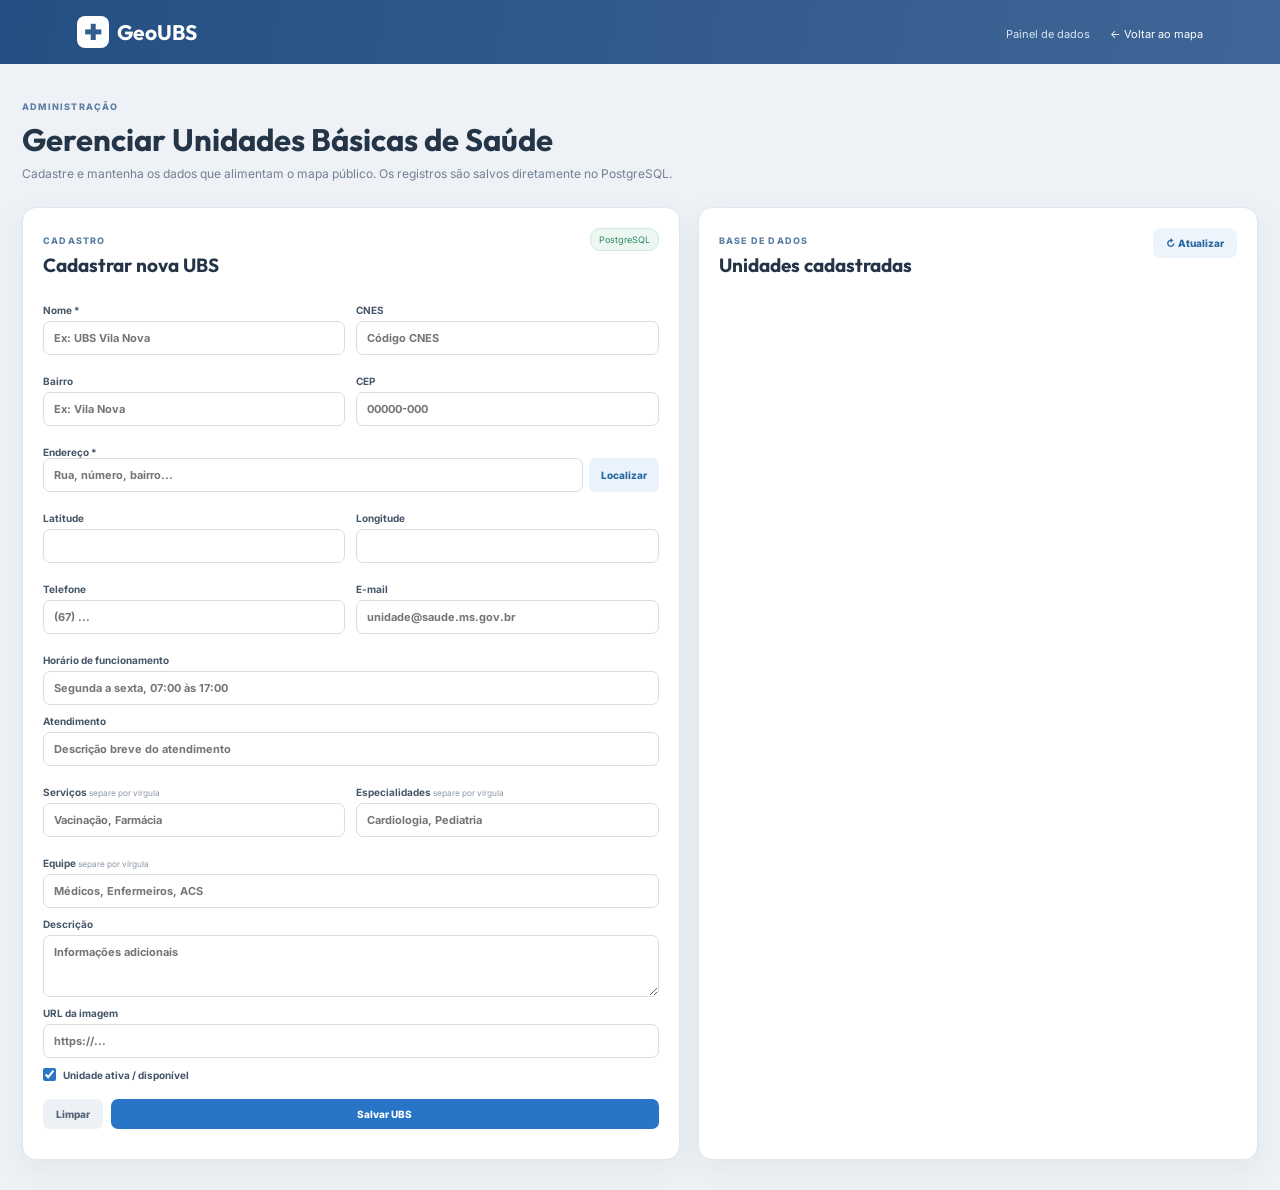
==== templates/admin.html @ 1c0501dd "GeoUBS inicial" ====
<!DOCTYPE html><html lang="pt-BR"><head><meta charset="UTF-8"><meta name="viewport" content="width=device-width,initial-scale=1"><title>Administração | GeoUBS</title><link rel="preconnect" href="https://fonts.googleapis.com"><link rel="preconnect" href="https://fonts.gstatic.com" crossorigin><link href="https://fonts.googleapis.com/css2?family=Inter:wght@400;500;600;700;800&family=Outfit:wght@500;600;700;800&display=swap" rel="stylesheet"><link rel="stylesheet" href="/static/css/admin.css"></head><body>
<header><a href="/" class="brand"><span>✚</span> GeoUBS</a><div><span class="header-title">Painel de dados</span><a href="/" class="back">← Voltar ao mapa</a></div></header>
<main><section class="intro"><span>ADMINISTRAÇÃO</span><h1>Gerenciar Unidades Básicas de Saúde</h1><p>Cadastre e mantenha os dados que alimentam o mapa público. Os registros são salvos diretamente no PostgreSQL.</p></section>
<div class="layout"><section class="form-card"><div class="card-heading"><div><span>CADASTRO</span><h2 id="formTitle">Cadastrar nova UBS</h2></div><span class="badge">PostgreSQL</span></div><form id="ubsForm"><input type="hidden" id="id"><div class="grid"><label>Nome *<input id="nome" required placeholder="Ex: UBS Vila Nova"></label><label>CNES<input id="cnes" placeholder="Código CNES"></label></div><div class="grid"><label>Bairro<input id="bairro" placeholder="Ex: Vila Nova"></label><label>CEP<input id="cep" placeholder="00000-000"></label></div><label>Endereço *<div class="address-row"><input id="endereco" required placeholder="Rua, número, bairro..."><button type="button" id="geocodeBtn">Localizar</button></div></label><div class="grid"><label>Latitude<input id="latitude" type="number" step="any"></label><label>Longitude<input id="longitude" type="number" step="any"></label></div><div class="grid"><label>Telefone<input id="telefone" placeholder="(67) ..."></label><label>E-mail<input id="email" type="email" placeholder="unidade@saude.ms.gov.br"></label></div><label>Horário de funcionamento<input id="horario" placeholder="Segunda a sexta, 07:00 às 17:00"></label><label>Atendimento<input id="atendimento" placeholder="Descrição breve do atendimento"></label><div class="grid"><label>Serviços <small>separe por vírgula</small><input id="servicos" placeholder="Vacinação, Farmácia"></label><label>Especialidades <small>separe por vírgula</small><input id="especialidades" placeholder="Cardiologia, Pediatria"></label></div><label>Equipe <small>separe por vírgula</small><input id="equipe" placeholder="Médicos, Enfermeiros, ACS"></label><label>Descrição<textarea id="descricao" rows="3" placeholder="Informações adicionais"></textarea></label><label>URL da imagem<input id="imagem_url" placeholder="https://..."></label><label class="check"><input id="aberta" type="checkbox" checked> Unidade ativa / disponível</label><div class="actions"><button class="secondary" type="button" id="cancelBtn">Limpar</button><button class="primary" type="submit">Salvar UBS</button></div></form><div id="message"></div></section>
<section class="data-card"><div class="data-header"><div><span>BASE DE DADOS</span><h2>Unidades cadastradas</h2></div><button id="reloadBtn">↻ Atualizar</button></div><div id="stats" class="stats"></div><div id="adminList" class="admin-list"></div></section></div></main><script src="/static/js/admin.js"></script></body></html>
---- static/css/admin.css ----
:root{--navy:#173f73;--blue:#2875c7;--bg:#eef2f6;--line:#dfe6ed;--muted:#728094;--text:#253548}*{box-sizing:border-box}body{margin:0;font-family:Inter,Arial;background:var(--bg);color:var(--text)}button,input,textarea{font:inherit}header{height:64px;background:linear-gradient(100deg,#244f82,#3f6696);display:flex;align-items:center;justify-content:space-between;padding:0 6%;color:#fff}.brand{font:700 21px Outfit;color:#fff;text-decoration:none;display:flex;align-items:center;gap:8px}.brand span{width:32px;height:32px;border-radius:8px;background:#fff;color:#315e8f;display:grid;place-items:center}.header-title{font-size:11px;color:#d7e4f2;margin-right:20px}.back{color:#fff;text-decoration:none;font-size:11px}main{max-width:1280px;margin:auto;padding:30px 22px}.intro>span,.card-heading>div>span,.data-header>div>span{font-size:9px;letter-spacing:1.2px;font-weight:800;color:#5d80a5}.intro h1{font:700 31px Outfit;margin:6px 0}.intro p{font-size:12px;color:var(--muted);margin:0;line-height:1.5}.layout{display:grid;grid-template-columns:1.08fr .92fr;gap:18px;margin-top:24px}.form-card,.data-card{background:#fff;border:1px solid var(--line);border-radius:14px;padding:20px;box-shadow:0 10px 30px #203b5510}.card-heading,.data-header{display:flex;justify-content:space-between;align-items:flex-start}.card-heading h2,.data-header h2{font:700 19px Outfit;margin:5px 0 17px}.badge{font-size:9px;background:#edf7f2;color:#2d8a67;border:1px solid #cce9dc;border-radius:10px;padding:5px 8px}.grid{display:grid;grid-template-columns:1fr 1fr;gap:11px}label{display:block;font-size:10px;font-weight:700;color:#465669;margin:10px 0}label small{font-weight:400;color:#8a97a5}input,textarea{display:block;width:100%;margin-top:5px;border:1px solid #d5dee7;border-radius:7px;padding:9px 10px;outline:0;font-size:11px;color:#253548;background:#fff}textarea{resize:vertical}input:focus,textarea:focus{border-color:#78a8d2;box-shadow:0 0 0 3px #2875c710}.address-row{display:flex;gap:6px}.address-row input{margin:0}.address-row button{border:0;background:#eaf3fb;color:#286aa2;border-radius:7px;padding:0 12px;font-size:10px;font-weight:800;cursor:pointer}.check{display:flex;align-items:center;gap:7px}.check input{width:auto;margin:0;accent-color:#2875c7}.actions{display:flex;gap:8px;margin-top:18px}.actions button,.data-header button{padding:9px 13px;border:0;border-radius:7px;font-size:10px;font-weight:800;cursor:pointer}.primary{background:#2875c7;color:#fff;flex:1}.secondary{background:#edf1f5;color:#566579}.data-header h2{margin-bottom:0}.data-header button{background:#edf4fb;color:#28679e}.stats{display:grid;grid-template-columns:repeat(3,1fr);gap:7px;margin:17px 0}.stat{border:1px solid #e2e8ef;border-radius:9px;padding:11px;background:#f9fbfd}.stat b{display:block;font-size:19px;color:#275f92}.stat span{display:block;font-size:8px;color:#7c8998;margin-top:2px}.admin-list{display:flex;flex-direction:column;gap:7px;max-height:620px;overflow:auto}.admin-item{border:1px solid #e1e7ed;border-radius:9px;padding:10px}.admin-item h3{font-size:11px;margin:0}.admin-item p{font-size:9px;color:#748295;margin:4px 0}.item-actions{display:flex;gap:5px;margin-top:7px}.item-actions button{border:0;border-radius:5px;padding:6px 8px;font-size:9px;font-weight:700;cursor:pointer}.edit{background:#eaf3fb;color:#2869a0}.delete{background:#fff0f0;color:#d34848}#message{font-size:10px;margin-top:10px}.success{color:#148a62}.error{color:#d34848}@media(max-width:900px){.layout{grid-template-columns:1fr}.grid{grid-template-columns:1fr}}@media(max-width:500px){main{padding:20px 12px}.intro h1{font-size:25px}.header-title{display:none}}
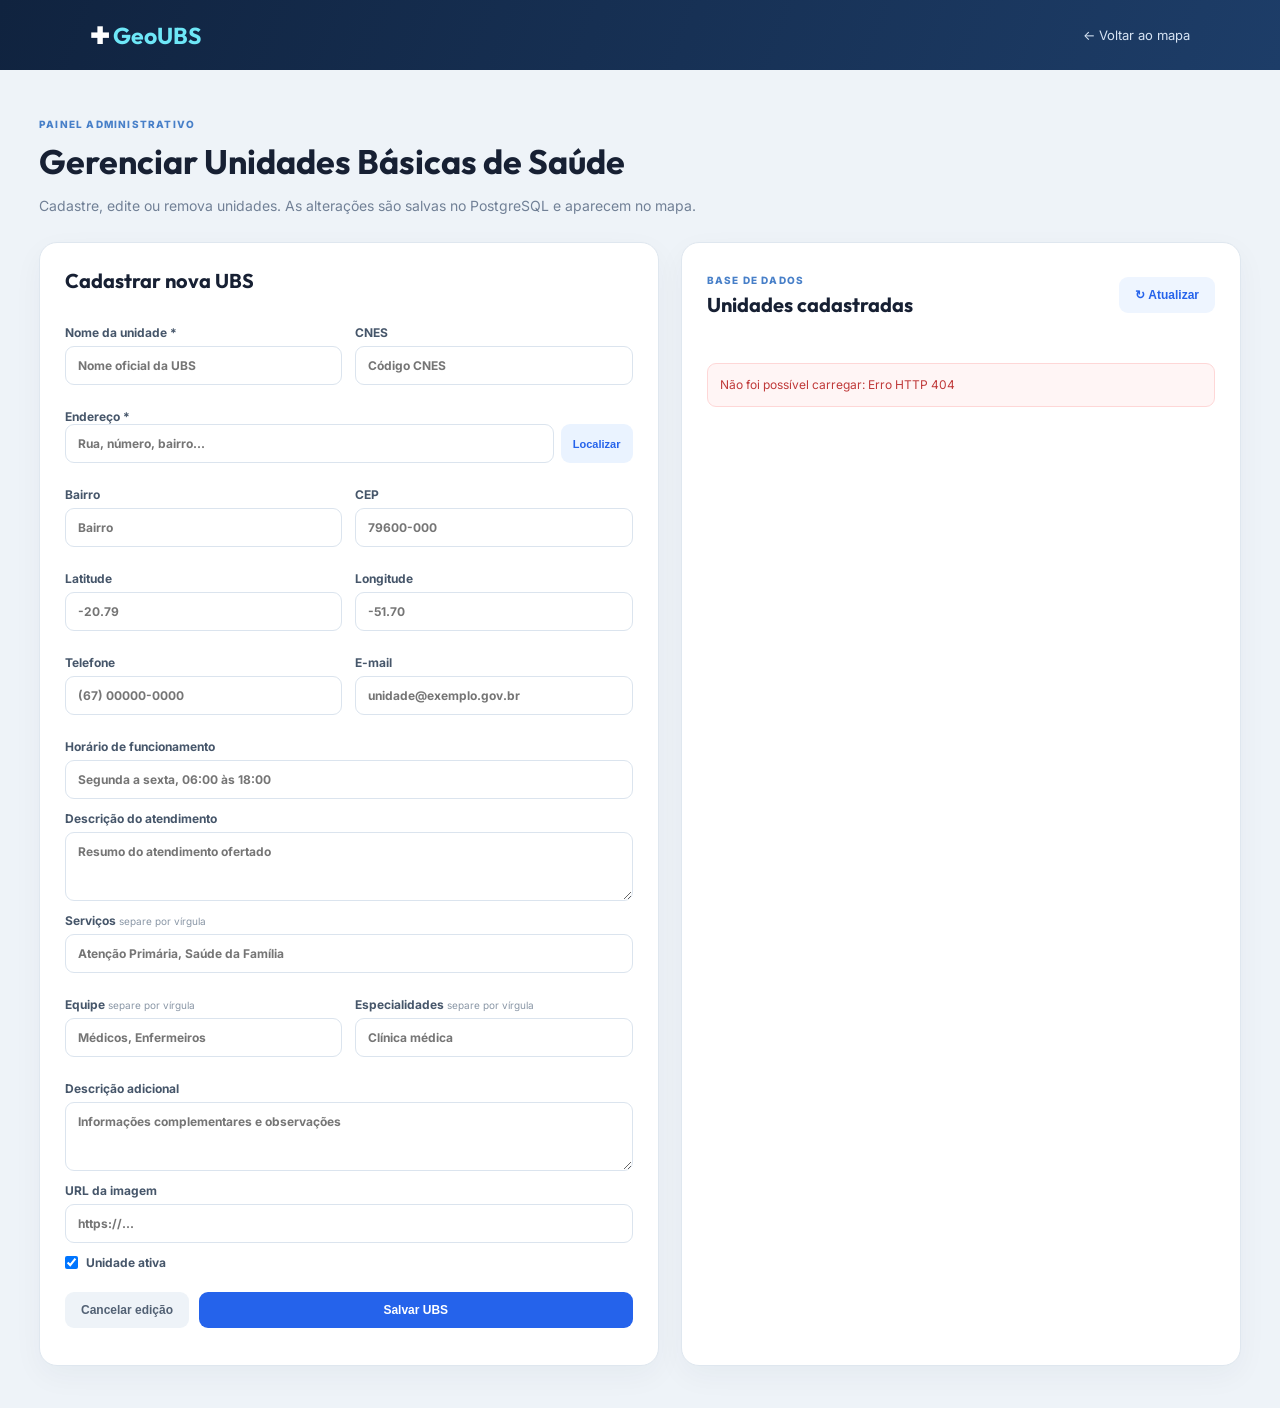
==== commit 9cad1684: "Atualização com a adicão de UBS Adicionadas mais 15 UBS no banco de dados." ====
--- a/templates/admin.html
+++ b/templates/admin.html
@@ -1,5 +1,60 @@
-<!DOCTYPE html><html lang="pt-BR"><head><meta charset="UTF-8"><meta name="viewport" content="width=device-width,initial-scale=1"><title>Administração | GeoUBS</title><link rel="preconnect" href="https://fonts.googleapis.com"><link rel="preconnect" href="https://fonts.gstatic.com" crossorigin><link href="https://fonts.googleapis.com/css2?family=Inter:wght@400;500;600;700;800&family=Outfit:wght@500;600;700;800&display=swap" rel="stylesheet"><link rel="stylesheet" href="/static/css/admin.css"></head><body>
-<header><a href="/" class="brand"><span>✚</span> GeoUBS</a><div><span class="header-title">Painel de dados</span><a href="/" class="back">← Voltar ao mapa</a></div></header>
-<main><section class="intro"><span>ADMINISTRAÇÃO</span><h1>Gerenciar Unidades Básicas de Saúde</h1><p>Cadastre e mantenha os dados que alimentam o mapa público. Os registros são salvos diretamente no PostgreSQL.</p></section>
-<div class="layout"><section class="form-card"><div class="card-heading"><div><span>CADASTRO</span><h2 id="formTitle">Cadastrar nova UBS</h2></div><span class="badge">PostgreSQL</span></div><form id="ubsForm"><input type="hidden" id="id"><div class="grid"><label>Nome *<input id="nome" required placeholder="Ex: UBS Vila Nova"></label><label>CNES<input id="cnes" placeholder="Código CNES"></label></div><div class="grid"><label>Bairro<input id="bairro" placeholder="Ex: Vila Nova"></label><label>CEP<input id="cep" placeholder="00000-000"></label></div><label>Endereço *<div class="address-row"><input id="endereco" required placeholder="Rua, número, bairro..."><button type="button" id="geocodeBtn">Localizar</button></div></label><div class="grid"><label>Latitude<input id="latitude" type="number" step="any"></label><label>Longitude<input id="longitude" type="number" step="any"></label></div><div class="grid"><label>Telefone<input id="telefone" placeholder="(67) ..."></label><label>E-mail<input id="email" type="email" placeholder="unidade@saude.ms.gov.br"></label></div><label>Horário de funcionamento<input id="horario" placeholder="Segunda a sexta, 07:00 às 17:00"></label><label>Atendimento<input id="atendimento" placeholder="Descrição breve do atendimento"></label><div class="grid"><label>Serviços <small>separe por vírgula</small><input id="servicos" placeholder="Vacinação, Farmácia"></label><label>Especialidades <small>separe por vírgula</small><input id="especialidades" placeholder="Cardiologia, Pediatria"></label></div><label>Equipe <small>separe por vírgula</small><input id="equipe" placeholder="Médicos, Enfermeiros, ACS"></label><label>Descrição<textarea id="descricao" rows="3" placeholder="Informações adicionais"></textarea></label><label>URL da imagem<input id="imagem_url" placeholder="https://..."></label><label class="check"><input id="aberta" type="checkbox" checked> Unidade ativa / disponível</label><div class="actions"><button class="secondary" type="button" id="cancelBtn">Limpar</button><button class="primary" type="submit">Salvar UBS</button></div></form><div id="message"></div></section>
-<section class="data-card"><div class="data-header"><div><span>BASE DE DADOS</span><h2>Unidades cadastradas</h2></div><button id="reloadBtn">↻ Atualizar</button></div><div id="stats" class="stats"></div><div id="adminList" class="admin-list"></div></section></div></main><script src="/static/js/admin.js"></script></body></html>
+<!DOCTYPE html>
+<html lang="pt-BR">
+<head>
+<meta charset="UTF-8"><meta name="viewport" content="width=device-width, initial-scale=1">
+<meta name="theme-color" content="#10233f">
+<title>Administração | GeoUBS</title>
+<link rel="preconnect" href="https://fonts.googleapis.com"><link rel="preconnect" href="https://fonts.gstatic.com" crossorigin>
+<link href="https://fonts.googleapis.com/css2?family=Inter:wght@400;500;600;700;800&family=Outfit:wght@500;600;700&display=swap" rel="stylesheet">
+<link rel="stylesheet" href="/static/css/admin.css?v=3">
+</head>
+<body>
+<header><a href="/" class="brand">✚ <span>GeoUBS</span></a><a href="/" class="back">← Voltar ao mapa</a></header>
+<main>
+    <section class="intro"><span>PAINEL ADMINISTRATIVO</span><h1>Gerenciar Unidades Básicas de Saúde</h1><p>Cadastre, edite ou remova unidades. As alterações são salvas no PostgreSQL e aparecem no mapa.</p></section>
+    <div class="layout">
+        <section class="form-card">
+            <h2 id="formTitle">Cadastrar nova UBS</h2>
+            <form id="ubsForm">
+                <input type="hidden" id="id">
+                <div class="grid">
+                    <label>Nome da unidade *<input id="nome" required maxlength="180" placeholder="Nome oficial da UBS"></label>
+                    <label>CNES<input id="cnes" maxlength="30" placeholder="Código CNES"></label>
+                </div>
+                <label>Endereço *<div class="address-row"><input id="endereco" required maxlength="255" placeholder="Rua, número, bairro..."><button type="button" id="geocodeBtn">Localizar</button></div></label>
+                <div class="grid">
+                    <label>Bairro<input id="bairro" maxlength="100" placeholder="Bairro"></label>
+                    <label>CEP<input id="cep" maxlength="12" placeholder="79600-000"></label>
+                </div>
+                <div class="grid">
+                    <label>Latitude<input id="latitude" type="number" step="any" min="-90" max="90" placeholder="-20.79"></label>
+                    <label>Longitude<input id="longitude" type="number" step="any" min="-180" max="180" placeholder="-51.70"></label>
+                </div>
+                <div class="grid">
+                    <label>Telefone<input id="telefone" maxlength="30" placeholder="(67) 00000-0000"></label>
+                    <label>E-mail<input id="email" type="email" maxlength="150" placeholder="unidade@exemplo.gov.br"></label>
+                </div>
+                <label>Horário de funcionamento<input id="horario" maxlength="200" placeholder="Segunda a sexta, 06:00 às 18:00"></label>
+                <label>Descrição do atendimento<textarea id="atendimento" rows="3" placeholder="Resumo do atendimento ofertado"></textarea></label>
+                <label>Serviços <small>separe por vírgula</small><input id="servicos" placeholder="Atenção Primária, Saúde da Família"></label>
+                <div class="grid">
+                    <label>Equipe <small>separe por vírgula</small><input id="equipe" placeholder="Médicos, Enfermeiros"></label>
+                    <label>Especialidades <small>separe por vírgula</small><input id="especialidades" placeholder="Clínica médica"></label>
+                </div>
+                <label>Descrição adicional<textarea id="descricao" rows="3" placeholder="Informações complementares e observações"></textarea></label>
+                <label>URL da imagem<input id="imagem_url" maxlength="500" placeholder="https://..."></label>
+                <label class="check"><input id="aberta" type="checkbox" checked> Unidade ativa</label>
+                <div class="actions"><button class="secondary" type="button" id="cancelBtn">Cancelar edição</button><button class="primary" type="submit">Salvar UBS</button></div>
+            </form>
+            <div id="message" role="status" aria-live="polite"></div>
+        </section>
+        <section class="data-card">
+            <div class="data-header"><div><span>BASE DE DADOS</span><h2>Unidades cadastradas</h2></div><button id="reloadBtn" type="button">↻ Atualizar</button></div>
+            <div id="stats" class="stats"></div>
+            <div id="adminList" class="admin-list" aria-live="polite"></div>
+        </section>
+    </div>
+</main>
+<script src="/static/js/admin.js?v=3"></script>
+</body>
+</html>
--- a/static/css/admin.css
+++ b/static/css/admin.css
@@ -1 +1,2 @@
-:root{--navy:#173f73;--blue:#2875c7;--bg:#eef2f6;--line:#dfe6ed;--muted:#728094;--text:#253548}*{box-sizing:border-box}body{margin:0;font-family:Inter,Arial;background:var(--bg);color:var(--text)}button,input,textarea{font:inherit}header{height:64px;background:linear-gradient(100deg,#244f82,#3f6696);display:flex;align-items:center;justify-content:space-between;padding:0 6%;color:#fff}.brand{font:700 21px Outfit;color:#fff;text-decoration:none;display:flex;align-items:center;gap:8px}.brand span{width:32px;height:32px;border-radius:8px;background:#fff;color:#315e8f;display:grid;place-items:center}.header-title{font-size:11px;color:#d7e4f2;margin-right:20px}.back{color:#fff;text-decoration:none;font-size:11px}main{max-width:1280px;margin:auto;padding:30px 22px}.intro>span,.card-heading>div>span,.data-header>div>span{font-size:9px;letter-spacing:1.2px;font-weight:800;color:#5d80a5}.intro h1{font:700 31px Outfit;margin:6px 0}.intro p{font-size:12px;color:var(--muted);margin:0;line-height:1.5}.layout{display:grid;grid-template-columns:1.08fr .92fr;gap:18px;margin-top:24px}.form-card,.data-card{background:#fff;border:1px solid var(--line);border-radius:14px;padding:20px;box-shadow:0 10px 30px #203b5510}.card-heading,.data-header{display:flex;justify-content:space-between;align-items:flex-start}.card-heading h2,.data-header h2{font:700 19px Outfit;margin:5px 0 17px}.badge{font-size:9px;background:#edf7f2;color:#2d8a67;border:1px solid #cce9dc;border-radius:10px;padding:5px 8px}.grid{display:grid;grid-template-columns:1fr 1fr;gap:11px}label{display:block;font-size:10px;font-weight:700;color:#465669;margin:10px 0}label small{font-weight:400;color:#8a97a5}input,textarea{display:block;width:100%;margin-top:5px;border:1px solid #d5dee7;border-radius:7px;padding:9px 10px;outline:0;font-size:11px;color:#253548;background:#fff}textarea{resize:vertical}input:focus,textarea:focus{border-color:#78a8d2;box-shadow:0 0 0 3px #2875c710}.address-row{display:flex;gap:6px}.address-row input{margin:0}.address-row button{border:0;background:#eaf3fb;color:#286aa2;border-radius:7px;padding:0 12px;font-size:10px;font-weight:800;cursor:pointer}.check{display:flex;align-items:center;gap:7px}.check input{width:auto;margin:0;accent-color:#2875c7}.actions{display:flex;gap:8px;margin-top:18px}.actions button,.data-header button{padding:9px 13px;border:0;border-radius:7px;font-size:10px;font-weight:800;cursor:pointer}.primary{background:#2875c7;color:#fff;flex:1}.secondary{background:#edf1f5;color:#566579}.data-header h2{margin-bottom:0}.data-header button{background:#edf4fb;color:#28679e}.stats{display:grid;grid-template-columns:repeat(3,1fr);gap:7px;margin:17px 0}.stat{border:1px solid #e2e8ef;border-radius:9px;padding:11px;background:#f9fbfd}.stat b{display:block;font-size:19px;color:#275f92}.stat span{display:block;font-size:8px;color:#7c8998;margin-top:2px}.admin-list{display:flex;flex-direction:column;gap:7px;max-height:620px;overflow:auto}.admin-item{border:1px solid #e1e7ed;border-radius:9px;padding:10px}.admin-item h3{font-size:11px;margin:0}.admin-item p{font-size:9px;color:#748295;margin:4px 0}.item-actions{display:flex;gap:5px;margin-top:7px}.item-actions button{border:0;border-radius:5px;padding:6px 8px;font-size:9px;font-weight:700;cursor:pointer}.edit{background:#eaf3fb;color:#2869a0}.delete{background:#fff0f0;color:#d34848}#message{font-size:10px;margin-top:10px}.success{color:#148a62}.error{color:#d34848}@media(max-width:900px){.layout{grid-template-columns:1fr}.grid{grid-template-columns:1fr}}@media(max-width:500px){main{padding:20px 12px}.intro h1{font-size:25px}.header-title{display:none}}
+:root{--navy:#10233f;--blue:#2563eb;--bg:#eef3f8;--border:#dfe7ef;--muted:#718096}*{box-sizing:border-box}body{margin:0;font-family:Inter,Arial;background:var(--bg);color:#172033}header{height:70px;background:linear-gradient(110deg,#10233f,#1d3d68);display:flex;align-items:center;justify-content:space-between;padding:0 7%;color:white}.brand{font:700 23px Outfit;color:#fff;text-decoration:none}.brand span{color:#6ee7f7}.back{color:#d7e4f4;text-decoration:none;font-size:13px}main{max-width:1250px;margin:auto;padding:42px 24px}.intro>span,.data-header span{font-size:10px;font-weight:800;letter-spacing:1.2px;color:#477fc8}.intro h1{font:700 34px Outfit;margin:8px 0}.intro p{color:var(--muted);font-size:14px}.layout{display:grid;grid-template-columns:1.05fr .95fr;gap:22px;margin-top:28px}.form-card,.data-card{background:#fff;border:1px solid var(--border);border-radius:18px;padding:25px;box-shadow:0 10px 30px #1730500b}.form-card h2,.data-card h2{font:700 20px Outfit;margin:0 0 20px}.grid{display:grid;grid-template-columns:1fr 1fr;gap:13px}label{display:block;font-size:12px;font-weight:700;color:#46566a;margin:12px 0}label small{font-weight:400;color:#8a97a6}input,textarea{display:block;width:100%;margin-top:6px;border:1px solid #dbe4ee;border-radius:9px;padding:11px 12px;outline:none;font:inherit;font-size:12px}input:focus,textarea:focus{border-color:#6a9cf0;box-shadow:0 0 0 3px #2563eb12}.address-row{display:flex;gap:7px}.address-row input{margin:0}.address-row button{border:0;background:#eaf3ff;color:#2563eb;border-radius:9px;padding:0 12px;font-size:11px;font-weight:700;cursor:pointer}.check{display:flex;align-items:center;gap:8px}.check input{width:auto;margin:0}.actions{display:flex;gap:10px;margin-top:22px}.actions button,.data-header button{padding:11px 16px;border-radius:9px;border:0;font-weight:700;font-size:12px;cursor:pointer}.primary{background:#2563eb;color:#fff;flex:1}.secondary{background:#eef3f8;color:#526174}.data-header{display:flex;align-items:center;justify-content:space-between}.data-header h2{margin:4px 0}.data-header button{background:#eef5ff;color:#2563eb}.stats{display:grid;grid-template-columns:1fr 1fr;gap:10px;margin:15px 0}.stat{background:#f7faff;border:1px solid #e4edf7;padding:14px;border-radius:12px}.stat b{display:block;font-size:22px;color:#1e4f90}.stat span{font-size:11px;color:#718096}.admin-list{display:flex;flex-direction:column;gap:9px;max-height:580px;overflow:auto}.admin-item{border:1px solid #e2e9f0;border-radius:12px;padding:13px}.admin-item h3{font-size:13px;margin:0}.admin-item p{font-size:11px;color:#718096;margin:5px 0}.item-actions{display:flex;gap:7px;margin-top:9px}.item-actions button{border:0;border-radius:7px;padding:7px 9px;font-size:10px;font-weight:700;cursor:pointer}.edit{background:#eaf3ff;color:#2563eb}.delete{background:#fff0f0;color:#dc3f3f}#message{font-size:12px;margin-top:12px}.success{color:#169b70}.error{color:#d84343}@media(max-width:900px){.layout{grid-template-columns:1fr}.grid{grid-template-columns:1fr}}@media(max-width:500px){main{padding:25px 14px}.intro h1{font-size:27px}.grid{grid-template-columns:1fr}header{padding:0 5%}}
+.error-message{color:#c03939;background:#fff5f5;border:1px solid #fed7d7;border-radius:9px;padding:12px;font-size:12px;line-height:1.5}.actions button:disabled,.address-row button:disabled{opacity:.6;cursor:wait}
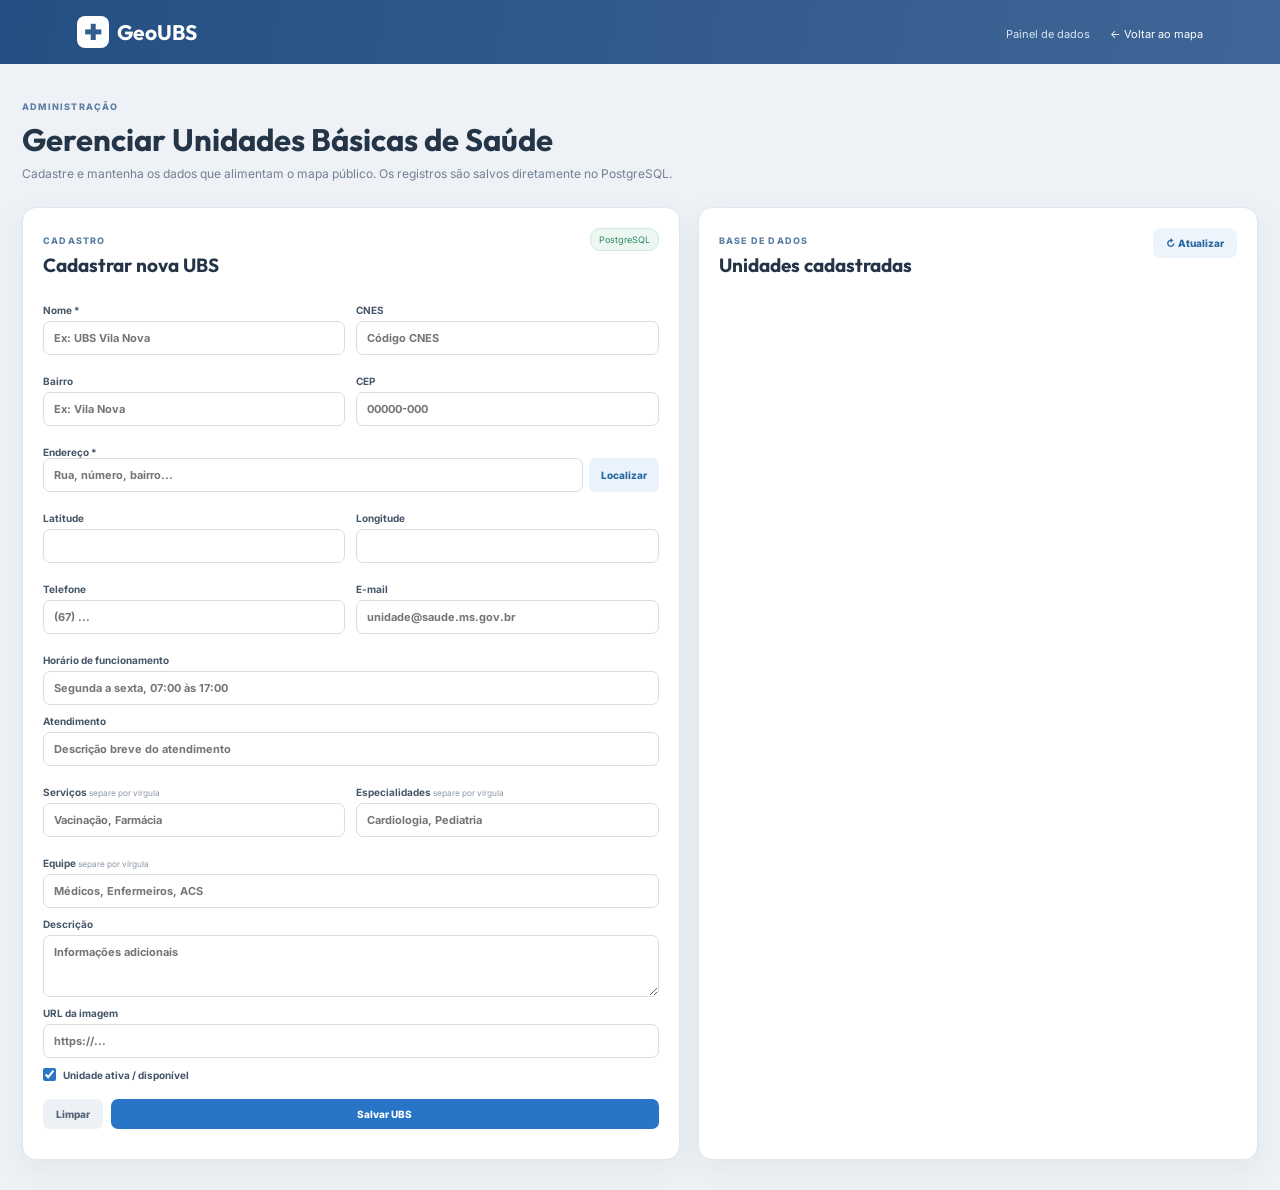
==== commit b0b3707c: "Confirmando." ====
--- a/templates/admin.html
+++ b/templates/admin.html
@@ -1,60 +1,5 @@
-<!DOCTYPE html>
-<html lang="pt-BR">
-<head>
-<meta charset="UTF-8"><meta name="viewport" content="width=device-width, initial-scale=1">
-<meta name="theme-color" content="#10233f">
-<title>Administração | GeoUBS</title>
-<link rel="preconnect" href="https://fonts.googleapis.com"><link rel="preconnect" href="https://fonts.gstatic.com" crossorigin>
-<link href="https://fonts.googleapis.com/css2?family=Inter:wght@400;500;600;700;800&family=Outfit:wght@500;600;700&display=swap" rel="stylesheet">
-<link rel="stylesheet" href="/static/css/admin.css?v=3">
-</head>
-<body>
-<header><a href="/" class="brand">✚ <span>GeoUBS</span></a><a href="/" class="back">← Voltar ao mapa</a></header>
-<main>
-    <section class="intro"><span>PAINEL ADMINISTRATIVO</span><h1>Gerenciar Unidades Básicas de Saúde</h1><p>Cadastre, edite ou remova unidades. As alterações são salvas no PostgreSQL e aparecem no mapa.</p></section>
-    <div class="layout">
-        <section class="form-card">
-            <h2 id="formTitle">Cadastrar nova UBS</h2>
-            <form id="ubsForm">
-                <input type="hidden" id="id">
-                <div class="grid">
-                    <label>Nome da unidade *<input id="nome" required maxlength="180" placeholder="Nome oficial da UBS"></label>
-                    <label>CNES<input id="cnes" maxlength="30" placeholder="Código CNES"></label>
-                </div>
-                <label>Endereço *<div class="address-row"><input id="endereco" required maxlength="255" placeholder="Rua, número, bairro..."><button type="button" id="geocodeBtn">Localizar</button></div></label>
-                <div class="grid">
-                    <label>Bairro<input id="bairro" maxlength="100" placeholder="Bairro"></label>
-                    <label>CEP<input id="cep" maxlength="12" placeholder="79600-000"></label>
-                </div>
-                <div class="grid">
-                    <label>Latitude<input id="latitude" type="number" step="any" min="-90" max="90" placeholder="-20.79"></label>
-                    <label>Longitude<input id="longitude" type="number" step="any" min="-180" max="180" placeholder="-51.70"></label>
-                </div>
-                <div class="grid">
-                    <label>Telefone<input id="telefone" maxlength="30" placeholder="(67) 00000-0000"></label>
-                    <label>E-mail<input id="email" type="email" maxlength="150" placeholder="unidade@exemplo.gov.br"></label>
-                </div>
-                <label>Horário de funcionamento<input id="horario" maxlength="200" placeholder="Segunda a sexta, 06:00 às 18:00"></label>
-                <label>Descrição do atendimento<textarea id="atendimento" rows="3" placeholder="Resumo do atendimento ofertado"></textarea></label>
-                <label>Serviços <small>separe por vírgula</small><input id="servicos" placeholder="Atenção Primária, Saúde da Família"></label>
-                <div class="grid">
-                    <label>Equipe <small>separe por vírgula</small><input id="equipe" placeholder="Médicos, Enfermeiros"></label>
-                    <label>Especialidades <small>separe por vírgula</small><input id="especialidades" placeholder="Clínica médica"></label>
-                </div>
-                <label>Descrição adicional<textarea id="descricao" rows="3" placeholder="Informações complementares e observações"></textarea></label>
-                <label>URL da imagem<input id="imagem_url" maxlength="500" placeholder="https://..."></label>
-                <label class="check"><input id="aberta" type="checkbox" checked> Unidade ativa</label>
-                <div class="actions"><button class="secondary" type="button" id="cancelBtn">Cancelar edição</button><button class="primary" type="submit">Salvar UBS</button></div>
-            </form>
-            <div id="message" role="status" aria-live="polite"></div>
-        </section>
-        <section class="data-card">
-            <div class="data-header"><div><span>BASE DE DADOS</span><h2>Unidades cadastradas</h2></div><button id="reloadBtn" type="button">↻ Atualizar</button></div>
-            <div id="stats" class="stats"></div>
-            <div id="adminList" class="admin-list" aria-live="polite"></div>
-        </section>
-    </div>
-</main>
-<script src="/static/js/admin.js?v=3"></script>
-</body>
-</html>
+<!DOCTYPE html><html lang="pt-BR"><head><meta charset="UTF-8"><meta name="viewport" content="width=device-width,initial-scale=1"><title>Administração | GeoUBS</title><link rel="preconnect" href="https://fonts.googleapis.com"><link rel="preconnect" href="https://fonts.gstatic.com" crossorigin><link href="https://fonts.googleapis.com/css2?family=Inter:wght@400;500;600;700;800&family=Outfit:wght@500;600;700;800&display=swap" rel="stylesheet"><link rel="stylesheet" href="/static/css/admin.css"></head><body>
+<header><a href="/" class="brand"><span>✚</span> GeoUBS</a><div><span class="header-title">Painel de dados</span><a href="/" class="back">← Voltar ao mapa</a></div></header>
+<main><section class="intro"><span>ADMINISTRAÇÃO</span><h1>Gerenciar Unidades Básicas de Saúde</h1><p>Cadastre e mantenha os dados que alimentam o mapa público. Os registros são salvos diretamente no PostgreSQL.</p></section>
+<div class="layout"><section class="form-card"><div class="card-heading"><div><span>CADASTRO</span><h2 id="formTitle">Cadastrar nova UBS</h2></div><span class="badge">PostgreSQL</span></div><form id="ubsForm"><input type="hidden" id="id"><div class="grid"><label>Nome *<input id="nome" required placeholder="Ex: UBS Vila Nova"></label><label>CNES<input id="cnes" placeholder="Código CNES"></label></div><div class="grid"><label>Bairro<input id="bairro" placeholder="Ex: Vila Nova"></label><label>CEP<input id="cep" placeholder="00000-000"></label></div><label>Endereço *<div class="address-row"><input id="endereco" required placeholder="Rua, número, bairro..."><button type="button" id="geocodeBtn">Localizar</button></div></label><div class="grid"><label>Latitude<input id="latitude" type="number" step="any"></label><label>Longitude<input id="longitude" type="number" step="any"></label></div><div class="grid"><label>Telefone<input id="telefone" placeholder="(67) ..."></label><label>E-mail<input id="email" type="email" placeholder="unidade@saude.ms.gov.br"></label></div><label>Horário de funcionamento<input id="horario" placeholder="Segunda a sexta, 07:00 às 17:00"></label><label>Atendimento<input id="atendimento" placeholder="Descrição breve do atendimento"></label><div class="grid"><label>Serviços <small>separe por vírgula</small><input id="servicos" placeholder="Vacinação, Farmácia"></label><label>Especialidades <small>separe por vírgula</small><input id="especialidades" placeholder="Cardiologia, Pediatria"></label></div><label>Equipe <small>separe por vírgula</small><input id="equipe" placeholder="Médicos, Enfermeiros, ACS"></label><label>Descrição<textarea id="descricao" rows="3" placeholder="Informações adicionais"></textarea></label><label>URL da imagem<input id="imagem_url" placeholder="https://..."></label><label class="check"><input id="aberta" type="checkbox" checked> Unidade ativa / disponível</label><div class="actions"><button class="secondary" type="button" id="cancelBtn">Limpar</button><button class="primary" type="submit">Salvar UBS</button></div></form><div id="message"></div></section>
+<section class="data-card"><div class="data-header"><div><span>BASE DE DADOS</span><h2>Unidades cadastradas</h2></div><button id="reloadBtn">↻ Atualizar</button></div><div id="stats" class="stats"></div><div id="adminList" class="admin-list"></div></section></div></main><script src="/static/js/admin.js"></script></body></html>
--- a/static/css/admin.css
+++ b/static/css/admin.css
@@ -1,2 +1 @@
-:root{--navy:#10233f;--blue:#2563eb;--bg:#eef3f8;--border:#dfe7ef;--muted:#718096}*{box-sizing:border-box}body{margin:0;font-family:Inter,Arial;background:var(--bg);color:#172033}header{height:70px;background:linear-gradient(110deg,#10233f,#1d3d68);display:flex;align-items:center;justify-content:space-between;padding:0 7%;color:white}.brand{font:700 23px Outfit;color:#fff;text-decoration:none}.brand span{color:#6ee7f7}.back{color:#d7e4f4;text-decoration:none;font-size:13px}main{max-width:1250px;margin:auto;padding:42px 24px}.intro>span,.data-header span{font-size:10px;font-weight:800;letter-spacing:1.2px;color:#477fc8}.intro h1{font:700 34px Outfit;margin:8px 0}.intro p{color:var(--muted);font-size:14px}.layout{display:grid;grid-template-columns:1.05fr .95fr;gap:22px;margin-top:28px}.form-card,.data-card{background:#fff;border:1px solid var(--border);border-radius:18px;padding:25px;box-shadow:0 10px 30px #1730500b}.form-card h2,.data-card h2{font:700 20px Outfit;margin:0 0 20px}.grid{display:grid;grid-template-columns:1fr 1fr;gap:13px}label{display:block;font-size:12px;font-weight:700;color:#46566a;margin:12px 0}label small{font-weight:400;color:#8a97a6}input,textarea{display:block;width:100%;margin-top:6px;border:1px solid #dbe4ee;border-radius:9px;padding:11px 12px;outline:none;font:inherit;font-size:12px}input:focus,textarea:focus{border-color:#6a9cf0;box-shadow:0 0 0 3px #2563eb12}.address-row{display:flex;gap:7px}.address-row input{margin:0}.address-row button{border:0;background:#eaf3ff;color:#2563eb;border-radius:9px;padding:0 12px;font-size:11px;font-weight:700;cursor:pointer}.check{display:flex;align-items:center;gap:8px}.check input{width:auto;margin:0}.actions{display:flex;gap:10px;margin-top:22px}.actions button,.data-header button{padding:11px 16px;border-radius:9px;border:0;font-weight:700;font-size:12px;cursor:pointer}.primary{background:#2563eb;color:#fff;flex:1}.secondary{background:#eef3f8;color:#526174}.data-header{display:flex;align-items:center;justify-content:space-between}.data-header h2{margin:4px 0}.data-header button{background:#eef5ff;color:#2563eb}.stats{display:grid;grid-template-columns:1fr 1fr;gap:10px;margin:15px 0}.stat{background:#f7faff;border:1px solid #e4edf7;padding:14px;border-radius:12px}.stat b{display:block;font-size:22px;color:#1e4f90}.stat span{font-size:11px;color:#718096}.admin-list{display:flex;flex-direction:column;gap:9px;max-height:580px;overflow:auto}.admin-item{border:1px solid #e2e9f0;border-radius:12px;padding:13px}.admin-item h3{font-size:13px;margin:0}.admin-item p{font-size:11px;color:#718096;margin:5px 0}.item-actions{display:flex;gap:7px;margin-top:9px}.item-actions button{border:0;border-radius:7px;padding:7px 9px;font-size:10px;font-weight:700;cursor:pointer}.edit{background:#eaf3ff;color:#2563eb}.delete{background:#fff0f0;color:#dc3f3f}#message{font-size:12px;margin-top:12px}.success{color:#169b70}.error{color:#d84343}@media(max-width:900px){.layout{grid-template-columns:1fr}.grid{grid-template-columns:1fr}}@media(max-width:500px){main{padding:25px 14px}.intro h1{font-size:27px}.grid{grid-template-columns:1fr}header{padding:0 5%}}
-.error-message{color:#c03939;background:#fff5f5;border:1px solid #fed7d7;border-radius:9px;padding:12px;font-size:12px;line-height:1.5}.actions button:disabled,.address-row button:disabled{opacity:.6;cursor:wait}
+:root{--navy:#173f73;--blue:#2875c7;--bg:#eef2f6;--line:#dfe6ed;--muted:#728094;--text:#253548}*{box-sizing:border-box}body{margin:0;font-family:Inter,Arial;background:var(--bg);color:var(--text)}button,input,textarea{font:inherit}header{height:64px;background:linear-gradient(100deg,#244f82,#3f6696);display:flex;align-items:center;justify-content:space-between;padding:0 6%;color:#fff}.brand{font:700 21px Outfit;color:#fff;text-decoration:none;display:flex;align-items:center;gap:8px}.brand span{width:32px;height:32px;border-radius:8px;background:#fff;color:#315e8f;display:grid;place-items:center}.header-title{font-size:11px;color:#d7e4f2;margin-right:20px}.back{color:#fff;text-decoration:none;font-size:11px}main{max-width:1280px;margin:auto;padding:30px 22px}.intro>span,.card-heading>div>span,.data-header>div>span{font-size:9px;letter-spacing:1.2px;font-weight:800;color:#5d80a5}.intro h1{font:700 31px Outfit;margin:6px 0}.intro p{font-size:12px;color:var(--muted);margin:0;line-height:1.5}.layout{display:grid;grid-template-columns:1.08fr .92fr;gap:18px;margin-top:24px}.form-card,.data-card{background:#fff;border:1px solid var(--line);border-radius:14px;padding:20px;box-shadow:0 10px 30px #203b5510}.card-heading,.data-header{display:flex;justify-content:space-between;align-items:flex-start}.card-heading h2,.data-header h2{font:700 19px Outfit;margin:5px 0 17px}.badge{font-size:9px;background:#edf7f2;color:#2d8a67;border:1px solid #cce9dc;border-radius:10px;padding:5px 8px}.grid{display:grid;grid-template-columns:1fr 1fr;gap:11px}label{display:block;font-size:10px;font-weight:700;color:#465669;margin:10px 0}label small{font-weight:400;color:#8a97a5}input,textarea{display:block;width:100%;margin-top:5px;border:1px solid #d5dee7;border-radius:7px;padding:9px 10px;outline:0;font-size:11px;color:#253548;background:#fff}textarea{resize:vertical}input:focus,textarea:focus{border-color:#78a8d2;box-shadow:0 0 0 3px #2875c710}.address-row{display:flex;gap:6px}.address-row input{margin:0}.address-row button{border:0;background:#eaf3fb;color:#286aa2;border-radius:7px;padding:0 12px;font-size:10px;font-weight:800;cursor:pointer}.check{display:flex;align-items:center;gap:7px}.check input{width:auto;margin:0;accent-color:#2875c7}.actions{display:flex;gap:8px;margin-top:18px}.actions button,.data-header button{padding:9px 13px;border:0;border-radius:7px;font-size:10px;font-weight:800;cursor:pointer}.primary{background:#2875c7;color:#fff;flex:1}.secondary{background:#edf1f5;color:#566579}.data-header h2{margin-bottom:0}.data-header button{background:#edf4fb;color:#28679e}.stats{display:grid;grid-template-columns:repeat(3,1fr);gap:7px;margin:17px 0}.stat{border:1px solid #e2e8ef;border-radius:9px;padding:11px;background:#f9fbfd}.stat b{display:block;font-size:19px;color:#275f92}.stat span{display:block;font-size:8px;color:#7c8998;margin-top:2px}.admin-list{display:flex;flex-direction:column;gap:7px;max-height:620px;overflow:auto}.admin-item{border:1px solid #e1e7ed;border-radius:9px;padding:10px}.admin-item h3{font-size:11px;margin:0}.admin-item p{font-size:9px;color:#748295;margin:4px 0}.item-actions{display:flex;gap:5px;margin-top:7px}.item-actions button{border:0;border-radius:5px;padding:6px 8px;font-size:9px;font-weight:700;cursor:pointer}.edit{background:#eaf3fb;color:#2869a0}.delete{background:#fff0f0;color:#d34848}#message{font-size:10px;margin-top:10px}.success{color:#148a62}.error{color:#d34848}@media(max-width:900px){.layout{grid-template-columns:1fr}.grid{grid-template-columns:1fr}}@media(max-width:500px){main{padding:20px 12px}.intro h1{font-size:25px}.header-title{display:none}}
